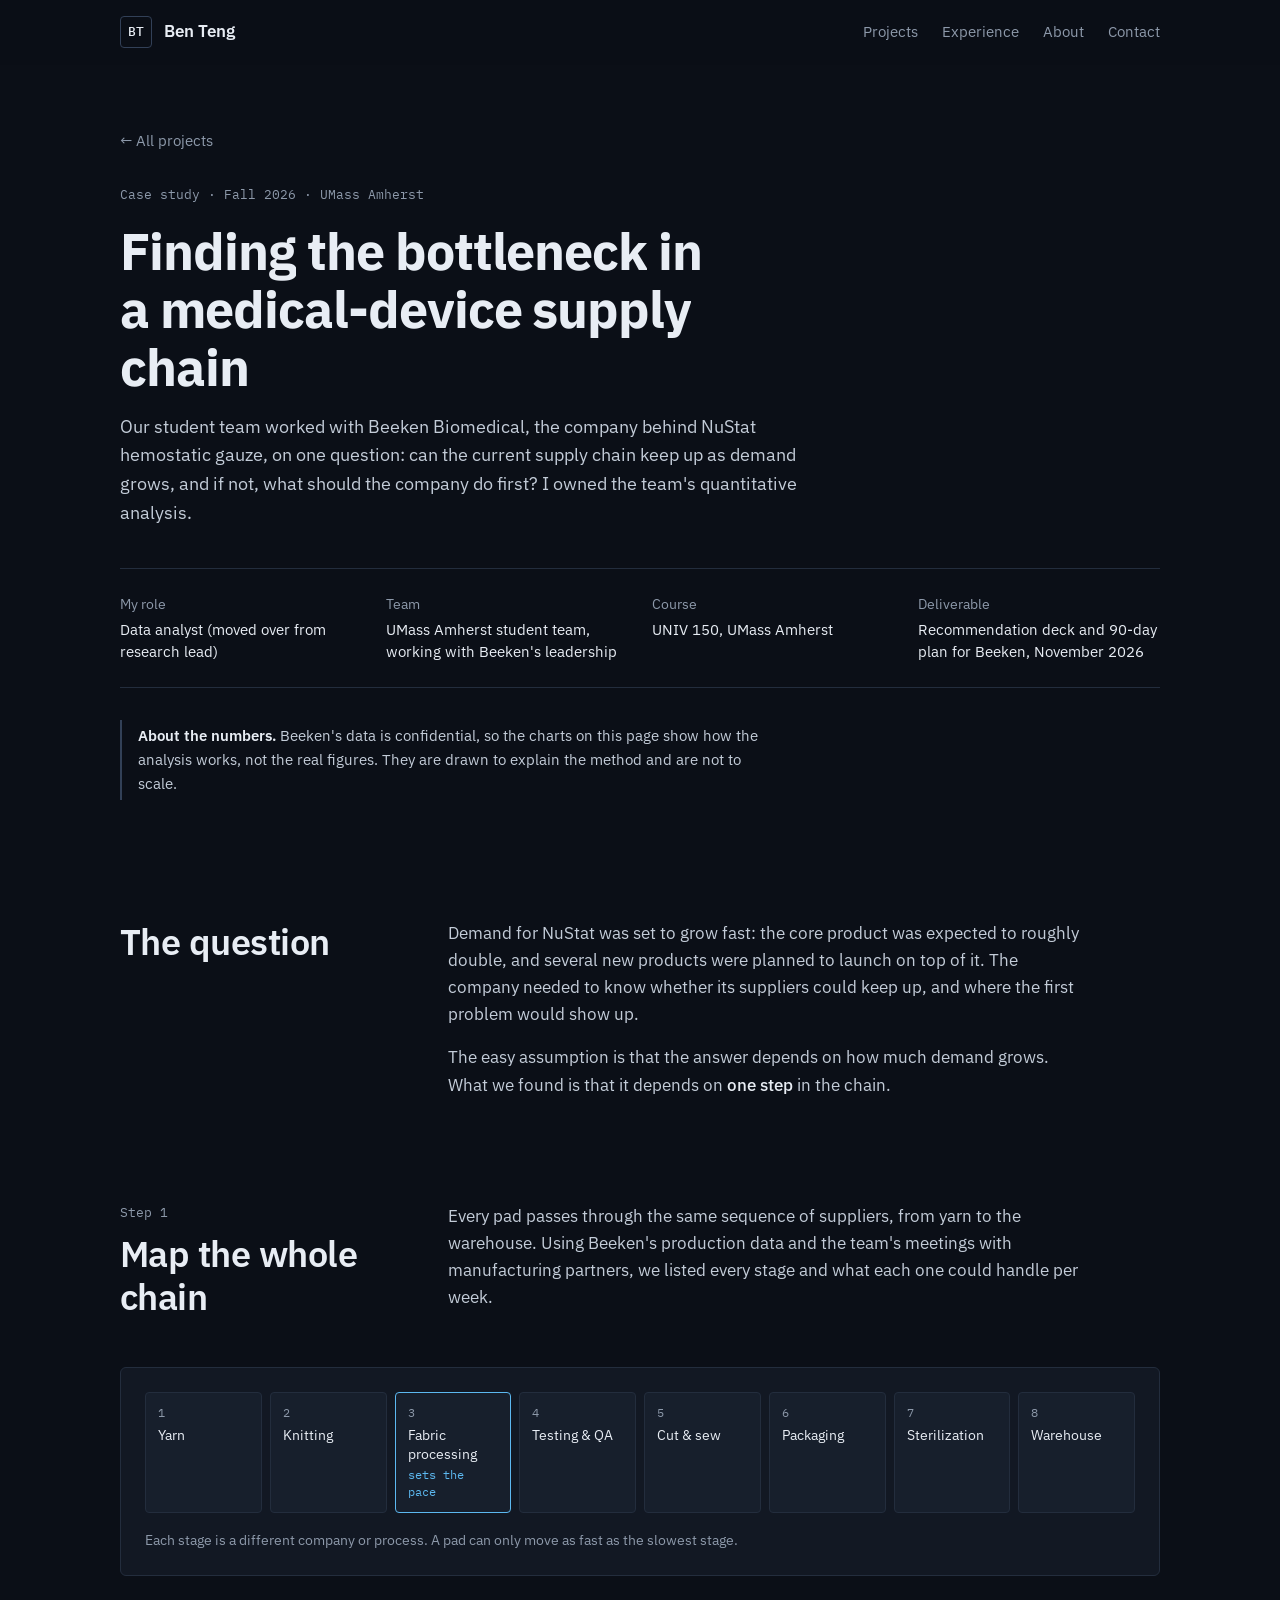
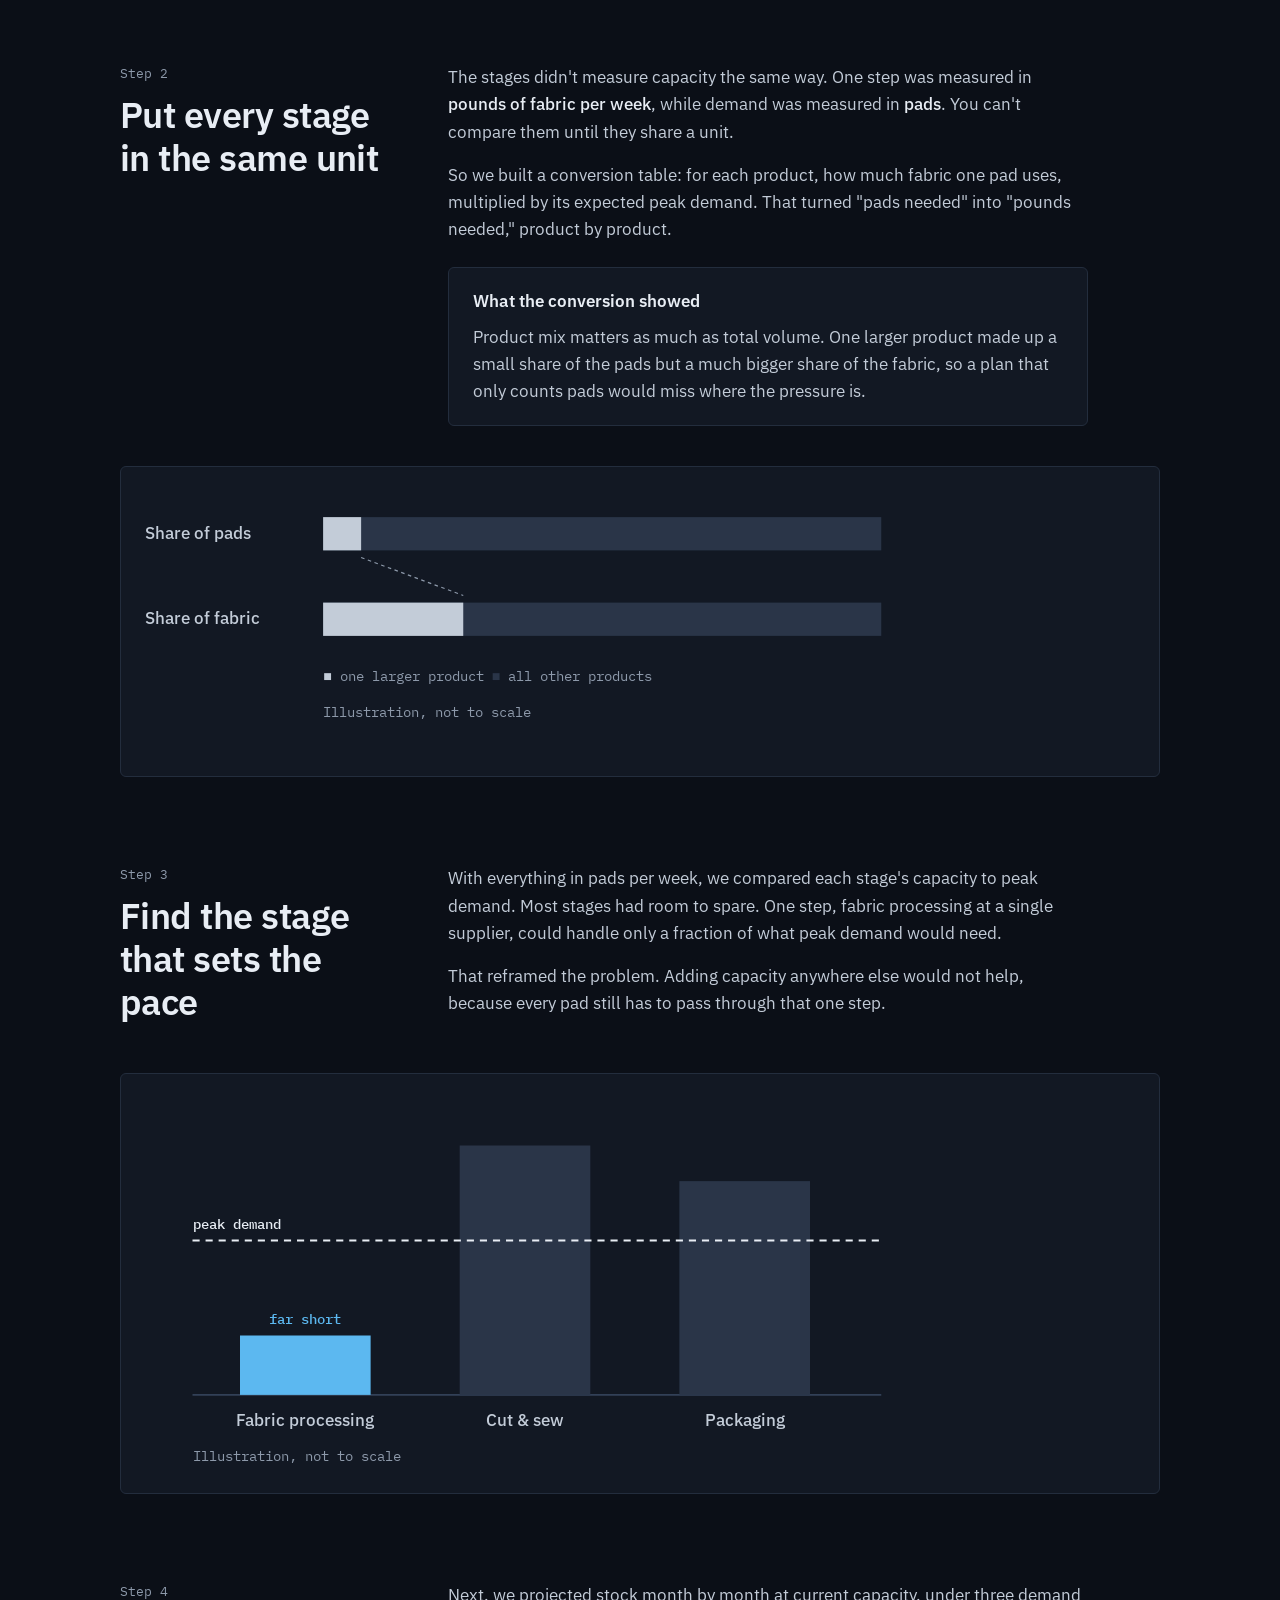
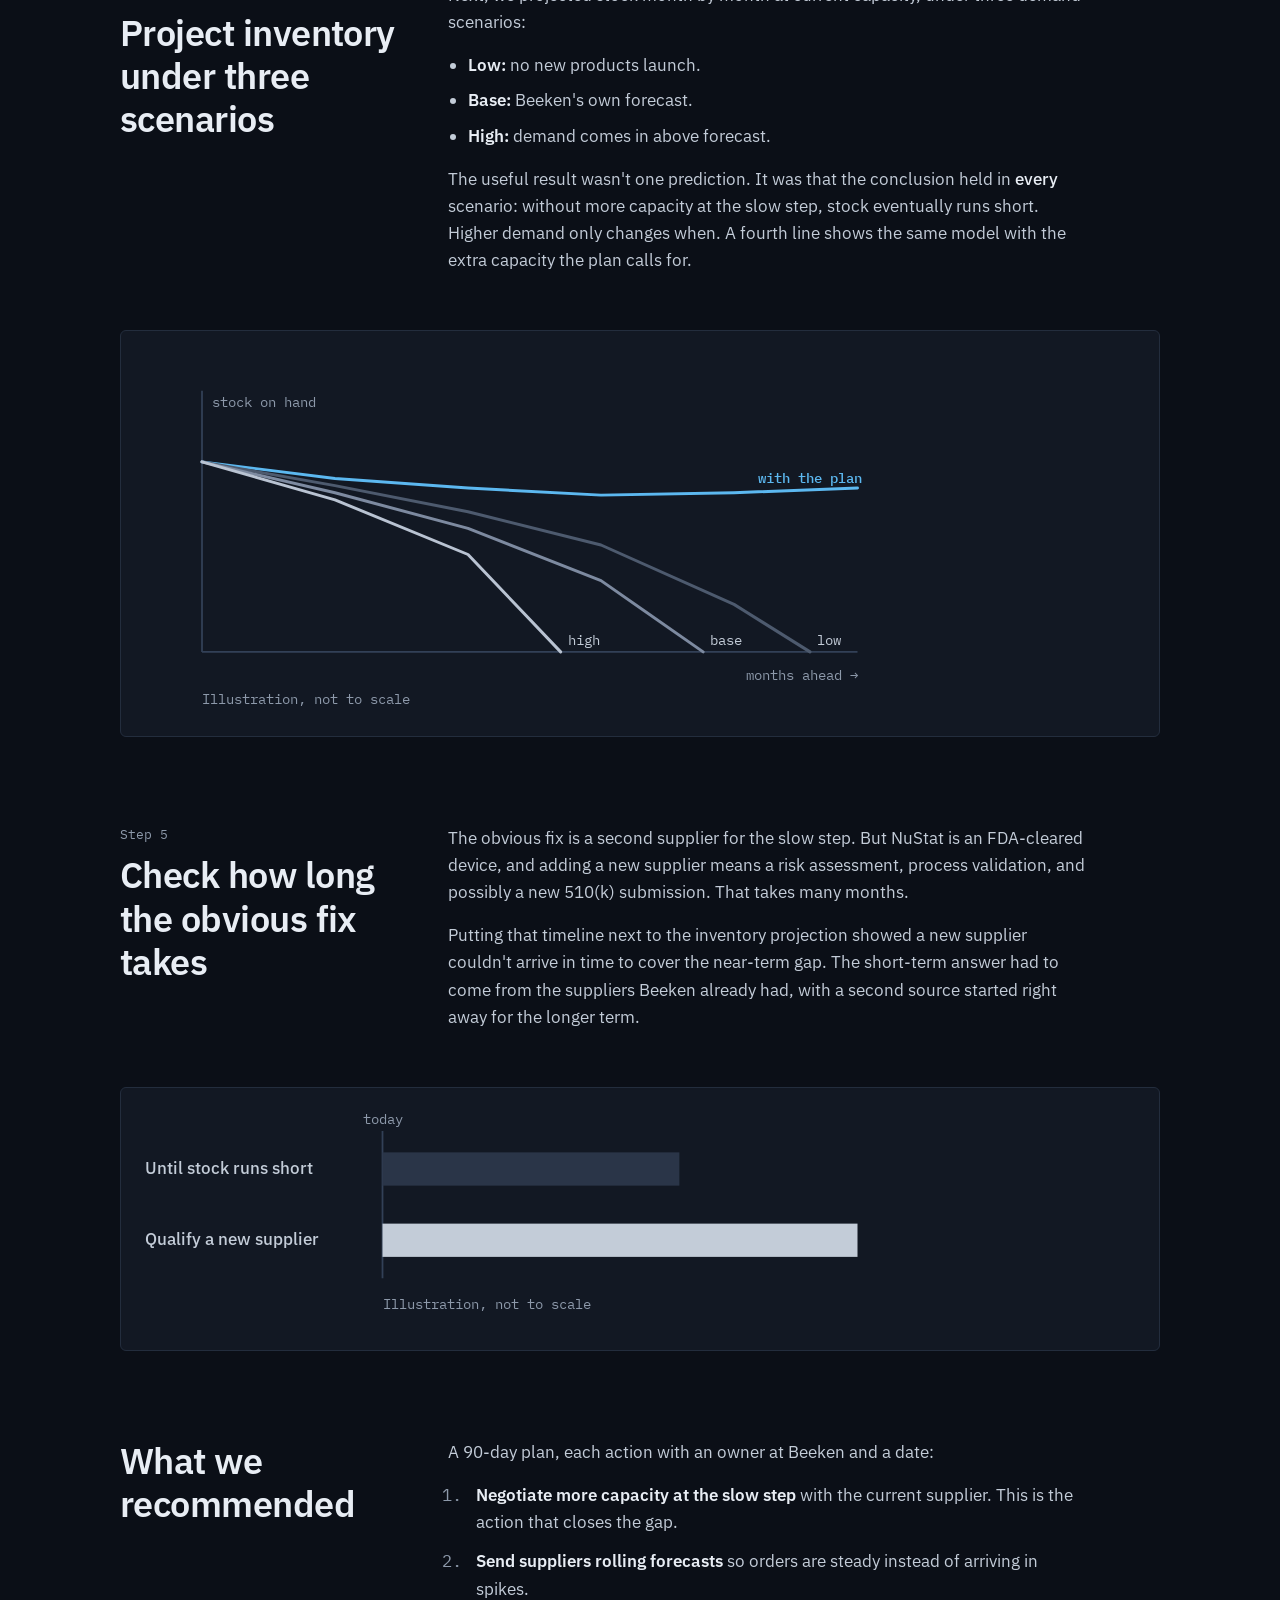
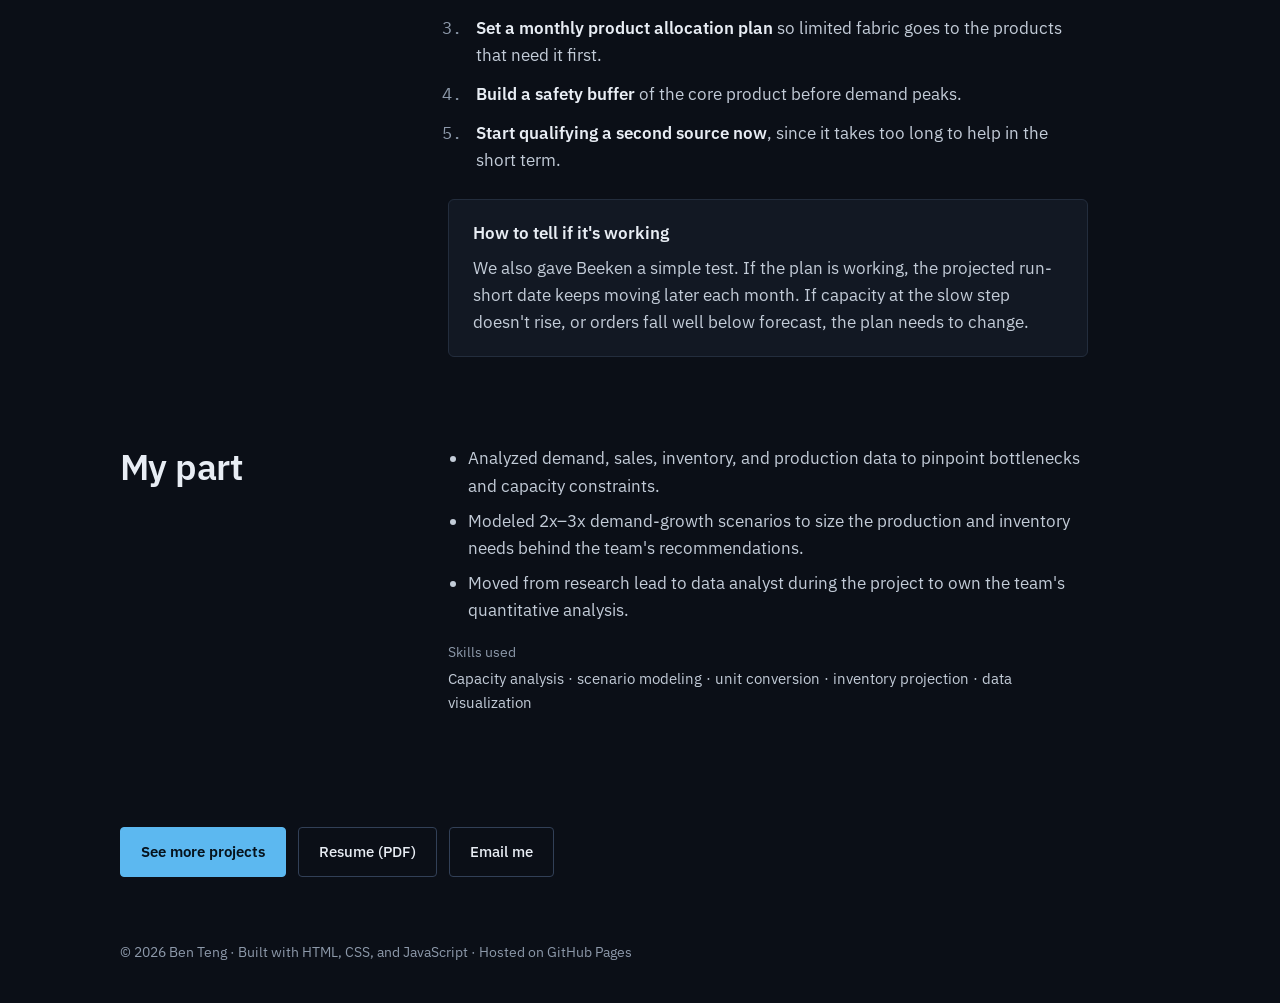
==== beeken.html @ 81463477 "Add Beeken case study and feature it" ====
<!DOCTYPE html>
<html lang="en">
<head>
  <meta charset="UTF-8">
  <meta name="viewport" content="width=device-width, initial-scale=1.0">
  <title>Finding the Bottleneck in a Medical-Device Supply Chain | Ben Teng</title>
  <meta name="description" content="Case study: how our UMass Amherst team mapped Beeken Biomedical's supply chain, found the step that limits output, modeled demand scenarios, and built a 90-day plan.">
  <meta name="theme-color" content="#0b0f17">
  <link rel="canonical" href="https://benteng30.github.io/beeken.html">
  <link rel="icon" href="favicon.svg" type="image/svg+xml">
  <link rel="icon" href="favicon-32.png" sizes="32x32" type="image/png">
  <link rel="apple-touch-icon" href="apple-touch-icon.png">
  <meta property="og:type" content="article">
  <meta property="og:url" content="https://benteng30.github.io/beeken.html">
  <meta property="og:title" content="Finding the bottleneck in a medical-device supply chain">
  <meta property="og:description" content="Case study by Ben Teng: capacity analysis, demand scenarios, and a 90-day plan for Beeken Biomedical.">
  <meta property="og:image" content="https://benteng30.github.io/img/og-image.jpg?v=2">
  <meta name="twitter:card" content="summary_large_image">
  <link rel="preconnect" href="https://fonts.googleapis.com">
  <link rel="preconnect" href="https://fonts.gstatic.com" crossorigin>
  <link rel="stylesheet" href="https://fonts.googleapis.com/css2?family=IBM+Plex+Mono:wght@400;500&family=IBM+Plex+Sans:wght@400;500;600;700&display=swap">
  <script>document.documentElement.classList.add('js');if('scrollRestoration' in history)history.scrollRestoration='manual';</script>
  <link rel="stylesheet" href="styles.css?v=8">
  <script src="script.js?v=8" defer></script>
</head>
<body class="case">
  <a class="skip-link" href="#main">Skip to content</a>
  <div class="progress" aria-hidden="true"><span></span></div>

  <header class="site-header">
    <nav class="nav container" aria-label="Main">
      <a class="nav-name" href="index.html"><span class="logo-mark" aria-hidden="true">BT</span>Ben Teng</a>
      <ul class="nav-links">
        <li><a href="index.html#projects">Projects</a></li>
        <li><a href="index.html#experience">Experience</a></li>
        <li><a href="index.html#about">About</a></li>
        <li><a href="index.html#contact">Contact</a></li>
      </ul>
    </nav>
  </header>

  <main id="main" tabindex="-1">
    <article>
      <!-- ========== HEADER ========== -->
      <header class="case-hero container">
        <p class="back reveal"><a href="index.html#projects"><span aria-hidden="true">←</span> All projects</a></p>
        <p class="case-meta reveal">Case study · Fall 2026 · UMass Amherst</p>
        <h1 class="split-chars case-title">Finding the bottleneck in a medical-device supply chain</h1>
        <p class="lead reveal">
          Our student team worked with Beeken Biomedical, the company behind NuStat hemostatic gauze, on one question:
          can the current supply chain keep up as demand grows, and if not, what should the company do first?
          I owned the team's quantitative analysis.
        </p>

        <dl class="case-facts reveal">
          <div><dt>My role</dt><dd>Data analyst (moved over from research lead)</dd></div>
          <div><dt>Team</dt><dd>UMass Amherst student team, working with Beeken's leadership</dd></div>
          <div><dt>Course</dt><dd>UNIV 150, UMass Amherst</dd></div>
          <div><dt>Deliverable</dt><dd>Recommendation deck and 90-day plan for Beeken, November 2026</dd></div>
        </dl>

        <p class="note reveal">
          <strong>About the numbers.</strong> Beeken's data is confidential, so the charts on this page show
          how the analysis works, not the real figures. They are drawn to explain the method and are not to scale.
        </p>
      </header>

      <!-- ========== THE QUESTION ========== -->
      <section class="case-section container" aria-labelledby="q-title">
        <div class="case-grid">
          <div class="section-head reveal" data-anim="none"><h2 id="q-title" class="mask">The question</h2></div>
          <div class="case-body">
            <p class="reveal">
              Demand for NuStat was set to grow fast: the core product was expected to roughly double, and several
              new products were planned to launch on top of it. The company needed to know whether its suppliers
              could keep up, and where the first problem would show up.
            </p>
            <p class="reveal">
              The easy assumption is that the answer depends on how much demand grows. What we found is that it
              depends on <em>one step</em> in the chain.
            </p>
          </div>
        </div>
      </section>

      <!-- ========== STEP 1 ========== -->
      <section class="case-section container" aria-labelledby="s1-title">
        <div class="case-grid">
          <div class="section-head reveal" data-anim="none">
            <p class="step-num">Step 1</p>
            <h2 id="s1-title" class="mask">Map the whole chain</h2>
          </div>
          <div class="case-body">
            <p class="reveal">
              Every pad passes through the same sequence of suppliers, from yarn to the warehouse. Using Beeken's
              production data and the team's meetings with manufacturing partners, we listed every stage and what
              each one could handle per week.
            </p>
          </div>
        </div>
        <figure class="case-fig chain-fig reveal" data-anim="none">
          <ol class="chain" aria-label="Supply chain stages, in order">
            <li>Yarn</li>
            <li>Knitting</li>
            <li class="is-limit">Fabric processing<span>sets the pace</span></li>
            <li>Testing &amp; QA</li>
            <li>Cut &amp; sew</li>
            <li>Packaging</li>
            <li>Sterilization</li>
            <li>Warehouse</li>
          </ol>
          <figcaption>Each stage is a different company or process. A pad can only move as fast as the slowest stage.</figcaption>
        </figure>
      </section>

      <!-- ========== STEP 2 ========== -->
      <section class="case-section container" aria-labelledby="s2-title">
        <div class="case-grid">
          <div class="section-head reveal" data-anim="none">
            <p class="step-num">Step 2</p>
            <h2 id="s2-title" class="mask">Put every stage in the same unit</h2>
          </div>
          <div class="case-body">
            <p class="reveal">
              The stages didn't measure capacity the same way. One step was measured in <em>pounds of fabric per week</em>,
              while demand was measured in <em>pads</em>. You can't compare them until they share a unit.
            </p>
            <p class="reveal">
              So we built a conversion table: for each product, how much fabric one pad uses, multiplied by its
              expected peak demand. That turned "pads needed" into "pounds needed," product by product.
            </p>
            <div class="callout reveal">
              <p class="callout-label">What the conversion showed</p>
              <p>Product mix matters as much as total volume. One larger product made up a small share of the pads
              but a much bigger share of the fabric, so a plan that only counts pads would miss where the pressure is.</p>
            </div>
          </div>
        </div>
        <figure class="case-fig reveal" data-anim="none">
          <svg viewBox="0 0 640 220" role="img" aria-labelledby="mix-t mix-d" class="mix-chart">
            <title id="mix-t">Share of pads versus share of fabric, illustration</title>
            <desc id="mix-d">Two stacked bars. In the share of pads bar, the larger product is a thin slice. In the share of fabric bar, the same product is a much wider slice.</desc>
            <text x="0" y="40" class="row-label">Share of pads</text>
            <rect x="150" y="22" width="470" height="28" class="seg-base draw-x"/>
            <rect x="150" y="22" width="32" height="28" class="seg-hi draw-x"/>
            <text x="0" y="112" class="row-label">Share of fabric</text>
            <rect x="150" y="94" width="470" height="28" class="seg-base draw-x d2"/>
            <rect x="150" y="94" width="118" height="28" class="seg-hi draw-x d2"/>
            <line x1="182" y1="56" x2="268" y2="88" class="connector"/>
            <text x="150" y="160" class="legend"><tspan class="lg-hi">■</tspan> one larger product   <tspan class="lg-base">■</tspan> all other products</text>
            <text x="150" y="190" class="axis-note">Illustration, not to scale</text>
          </svg>
        </figure>
      </section>

      <!-- ========== STEP 3 ========== -->
      <section class="case-section container" aria-labelledby="s3-title">
        <div class="case-grid">
          <div class="section-head reveal" data-anim="none">
            <p class="step-num">Step 3</p>
            <h2 id="s3-title" class="mask">Find the stage that sets the pace</h2>
          </div>
          <div class="case-body">
            <p class="reveal">
              With everything in pads per week, we compared each stage's capacity to peak demand. Most stages had
              room to spare. One step, fabric processing at a single supplier, could handle only a fraction of what
              peak demand would need.
            </p>
            <p class="reveal">
              That reframed the problem. Adding capacity anywhere else would not help, because every pad still has
              to pass through that one step.
            </p>
          </div>
        </div>
        <figure class="case-fig reveal" data-anim="none">
          <svg viewBox="0 0 640 312" role="img" aria-labelledby="cap-t cap-d" class="cap-chart">
            <title id="cap-t">Weekly capacity by stage compared with peak demand, illustration</title>
            <desc id="cap-d">Bar chart. A dashed line marks peak demand. Cut and sew and packaging bars rise above the line. The fabric processing bar is far below it.</desc>
            <line x1="40" y1="250" x2="620" y2="250" class="axis"/>
            <rect x="80"  y="200" width="110" height="50"  class="bar bar-limit grow"/>
            <rect x="265" y="40"  width="110" height="210" class="bar grow g2"/>
            <rect x="450" y="70"  width="110" height="180" class="bar grow g3"/>
            <line x1="40" y1="120" x2="620" y2="120" class="demand-line"/>
            <text x="40" y="110" class="demand-label">peak demand</text>
            <text x="135" y="190" text-anchor="middle" class="bar-note">far short</text>
            <text x="135" y="276" text-anchor="middle" class="bar-label">Fabric processing</text>
            <text x="320" y="276" text-anchor="middle" class="bar-label">Cut &amp; sew</text>
            <text x="505" y="276" text-anchor="middle" class="bar-label">Packaging</text>
            <text x="40" y="306" class="axis-note">Illustration, not to scale</text>
          </svg>
        </figure>
      </section>

      <!-- ========== STEP 4 ========== -->
      <section class="case-section container" aria-labelledby="s4-title">
        <div class="case-grid">
          <div class="section-head reveal" data-anim="none">
            <p class="step-num">Step 4</p>
            <h2 id="s4-title" class="mask">Project inventory under three scenarios</h2>
          </div>
          <div class="case-body">
            <p class="reveal">
              Next, we projected stock month by month at current capacity, under three demand scenarios:
            </p>
            <ul class="plain-list reveal">
              <li><strong>Low:</strong> no new products launch.</li>
              <li><strong>Base:</strong> Beeken's own forecast.</li>
              <li><strong>High:</strong> demand comes in above forecast.</li>
            </ul>
            <p class="reveal">
              The useful result wasn't one prediction. It was that the conclusion held in <em>every</em> scenario:
              without more capacity at the slow step, stock eventually runs short. Higher demand only changes when.
              A fourth line shows the same model with the extra capacity the plan calls for.
            </p>
          </div>
        </div>
        <figure class="case-fig reveal" data-anim="none">
          <svg viewBox="0 0 640 300" role="img" aria-labelledby="inv-t inv-d" class="inv-chart">
            <title id="inv-t">Projected inventory under three demand scenarios, illustration</title>
            <desc id="inv-d">Line chart over the coming months. High, base and low demand lines all fall to zero at different times, high first. A fourth line, with added capacity, stays above zero.</desc>
            <line x1="48" y1="250" x2="600" y2="250" class="axis"/>
            <line x1="48" y1="30" x2="48" y2="250" class="axis"/>
            <text x="56" y="44" class="axis-note">stock on hand</text>
            <text x="600" y="274" text-anchor="end" class="axis-note">months ahead →</text>
            <path class="inv plan line-draw" pathLength="1" d="M48 90 L160 104 L272 112 L384 118 L496 116 L600 112"/>
            <path class="inv low line-draw l2" pathLength="1" d="M48 90 L160 110 L272 132 L384 160 L496 210 L560 250"/>
            <path class="inv base line-draw l3" pathLength="1" d="M48 90 L160 116 L272 146 L384 190 L470 250"/>
            <path class="inv high line-draw l4" pathLength="1" d="M48 90 L160 122 L272 168 L350 250"/>
            <g class="inv-labels">
              <text x="604" y="108" class="lbl-plan">with the plan</text>
              <text x="566" y="244" class="lbl">low</text>
              <text x="476" y="244" class="lbl">base</text>
              <text x="356" y="244" class="lbl">high</text>
            </g>
            <text x="48" y="294" class="axis-note">Illustration, not to scale</text>
          </svg>
        </figure>
      </section>

      <!-- ========== STEP 5 ========== -->
      <section class="case-section container" aria-labelledby="s5-title">
        <div class="case-grid">
          <div class="section-head reveal" data-anim="none">
            <p class="step-num">Step 5</p>
            <h2 id="s5-title" class="mask">Check how long the obvious fix takes</h2>
          </div>
          <div class="case-body">
            <p class="reveal">
              The obvious fix is a second supplier for the slow step. But NuStat is an FDA-cleared device, and adding
              a new supplier means a risk assessment, process validation, and possibly a new 510(k) submission. That
              takes many months.
            </p>
            <p class="reveal">
              Putting that timeline next to the inventory projection showed a new supplier couldn't arrive in time
              to cover the near-term gap. The short-term answer had to come from the suppliers Beeken already had,
              with a second source started right away for the longer term.
            </p>
          </div>
        </div>
        <figure class="case-fig reveal" data-anim="none">
          <svg viewBox="0 0 640 180" role="img" aria-labelledby="tl-t tl-d" class="tl-chart">
            <title id="tl-t">Time until stock runs short compared with time to qualify a new supplier, illustration</title>
            <desc id="tl-d">Two horizontal bars starting today. The bar for time until stock runs short is shorter than the bar for qualifying a new supplier.</desc>
            <line x1="200" y1="16" x2="200" y2="140" class="axis"/>
            <text x="200" y="10" text-anchor="middle" class="axis-note">today</text>
            <text x="0" y="52" class="row-label">Until stock runs short</text>
            <rect x="200" y="34" width="250" height="28" class="seg-base draw-x"/>
            <text x="0" y="112" class="row-label">Qualify a new supplier</text>
            <rect x="200" y="94" width="400" height="28" class="seg-hi draw-x d2"/>
            <text x="200" y="166" class="axis-note">Illustration, not to scale</text>
          </svg>
        </figure>
      </section>

      <!-- ========== RECOMMENDATION ========== -->
      <section class="case-section container" aria-labelledby="rec-title">
        <div class="case-grid">
          <div class="section-head reveal" data-anim="none">
            <h2 id="rec-title" class="mask">What we recommended</h2>
          </div>
          <div class="case-body">
            <p class="reveal">A 90-day plan, each action with an owner at Beeken and a date:</p>
            <ol class="plan-list" data-stagger>
              <li class="reveal" data-anim="left"><strong>Negotiate more capacity at the slow step</strong> with the current supplier. This is the action that closes the gap.</li>
              <li class="reveal" data-anim="left"><strong>Send suppliers rolling forecasts</strong> so orders are steady instead of arriving in spikes.</li>
              <li class="reveal" data-anim="left"><strong>Set a monthly product allocation plan</strong> so limited fabric goes to the products that need it first.</li>
              <li class="reveal" data-anim="left"><strong>Build a safety buffer</strong> of the core product before demand peaks.</li>
              <li class="reveal" data-anim="left"><strong>Start qualifying a second source now</strong>, since it takes too long to help in the short term.</li>
            </ol>
            <div class="callout reveal">
              <p class="callout-label">How to tell if it's working</p>
              <p>We also gave Beeken a simple test. If the plan is working, the projected run-short date keeps moving
              later each month. If capacity at the slow step doesn't rise, or orders fall well below forecast, the
              plan needs to change.</p>
            </div>
          </div>
        </div>
      </section>

      <!-- ========== MY PART ========== -->
      <section class="case-section container" aria-labelledby="me-title">
        <div class="case-grid">
          <div class="section-head reveal" data-anim="none">
            <h2 id="me-title" class="mask">My part</h2>
          </div>
          <div class="case-body">
            <ul class="plain-list reveal">
              <li>Analyzed demand, sales, inventory, and production data to pinpoint bottlenecks and capacity constraints.</li>
              <li>Modeled 2x–3x demand-growth scenarios to size the production and inventory needs behind the team's recommendations.</li>
              <li>Moved from research lead to data analyst during the project to own the team's quantitative analysis.</li>
            </ul>
            <p class="reveal skills-used"><span>Skills used</span> Capacity analysis · scenario modeling · unit conversion · inventory projection · data visualization</p>
          </div>
        </div>
      </section>

      <nav class="case-end container reveal" aria-label="More">
        <a class="btn btn-primary" href="index.html#projects">See more projects</a>
        <a class="btn" href="resume/Ben_Teng_Resume.pdf" target="_blank" rel="noopener">Resume (PDF)</a>
        <a class="btn" href="mailto:bteng@umass.edu">Email me</a>
      </nav>
    </article>
  </main>

  <footer class="site-footer container">
    <p>© 2026 Ben Teng · Built with HTML, CSS, and JavaScript · Hosted on GitHub Pages</p>
  </footer>
</body>
</html>
---- styles.css ----
/* ===== Ben Teng portfolio ===== */
/* Design rules:
   - One accent color, used sparingly: the main button, links, and the two points
     on the hero chart where demand passes capacity.
   - No gradients, glows, or blobs. Small corner radius (4–6px), never pill shapes.
   - IBM Plex Sans for text, IBM Plex Mono for data labels. Spacing on a 4px grid. */
:root {
  --accent: #5cb8f0;
  --accent-ink: #06121c;
  --bg: #0b0f17;
  --surface: #121823;
  --surface-2: #171f2c;
  --border: #232d3d;
  --border-strong: #324057;
  --text: #e8edf4;
  --text-2: #c3ccd8;
  --muted: #8d99aa;
  --radius: 6px;
  --max: 1080px;
  --ease: cubic-bezier(.16, 1, .3, 1);
  --fly: 120px;
  --sans: "IBM Plex Sans", system-ui, -apple-system, "Segoe UI", Roboto, Arial, sans-serif;
  --mono: "IBM Plex Mono", ui-monospace, "SFMono-Regular", Menlo, Consolas, monospace;
}

*, *::before, *::after { box-sizing: border-box; }
html { scroll-behavior: smooth; scroll-padding-top: 80px; background: var(--bg); overflow-x: clip; }
body {
  margin: 0; font-family: var(--sans); font-size: 17px; line-height: 1.6;
  color: var(--text); background: var(--bg); overflow-x: clip; -webkit-font-smoothing: antialiased;
}
.container { width: 100%; max-width: var(--max); margin: 0 auto; padding: 0 20px; }

a { color: var(--accent); text-underline-offset: 3px; }
a:hover { color: var(--text); }
a:focus-visible, .btn:focus-visible { outline: 2px solid var(--accent); outline-offset: 3px; }
::selection { background: var(--accent); color: var(--accent-ink); }
.skip-link { position: absolute; left: -999px; top: 0; background: var(--accent); color: var(--accent-ink); padding: 8px 16px; z-index: 100; }
.skip-link:focus { left: 16px; top: 16px; }

/* ===================================================================
   SCROLL ANIMATIONS: each plays once; everything is visible without JS
   =================================================================== */
.js .reveal {
  opacity: 0; transform: translateY(24px);
  transition: opacity .8s var(--ease), transform 1s var(--ease), clip-path 1.2s var(--ease);
}
.js .reveal[data-anim="none"]       { opacity: 1; transform: none; }
.js .reveal[data-anim="left"]       { transform: translateX(calc(var(--fly) * -1)); }
.js .reveal[data-anim="right"]      { transform: translateX(var(--fly)); }
.js .reveal[data-anim="from-left"]  { transform: translateX(calc(var(--fly) * -1.2)) rotate(-2deg); }
.js .reveal[data-anim="from-right"] { transform: translateX(calc(var(--fly) * 1.2)) rotate(2deg); }
.js .reveal[data-anim="wipe"]       { opacity: 1; transform: none; clip-path: inset(0 0 100% 0); transition: clip-path 1.6s var(--ease); }
.js .reveal.visible { opacity: 1; transform: none; }
.js .reveal[data-anim="wipe"].visible { clip-path: inset(0 0 0 0); }
.js .reveal[data-anim="wipe"].settled { clip-path: none; }

/* Name rises letter by letter; headline fades in word by word */
.split-chars .char-wrap { display: inline-block; overflow: hidden; vertical-align: top; padding-bottom: .08em; margin-bottom: -.08em; }
.split-chars .char { display: inline-block; }
.split-chars .char-word { display: inline-block; white-space: nowrap; }
.js .split-chars .char { transform: translateY(110%); transition: transform 1s var(--ease); transition-delay: calc(.1s + var(--i) * 40ms); }
.js .split-chars.go .char { transform: none; }
.split-words .word { display: inline-block; }
.js .split-words .word { opacity: 0; transform: translateY(12px); transition: opacity .7s var(--ease), transform .8s var(--ease); transition-delay: calc(.45s + var(--i) * 45ms); }
.js .split-words.go .word { opacity: 1; transform: none; }
.js .hero .lead       { transition-delay: 1s; }
.js .hero .button-row { transition-delay: 1.15s; }

/* Section headings rise out of a mask */
.section-head { margin-bottom: 32px; }
h2.mask { overflow: hidden; padding-bottom: .1em; margin-bottom: -.1em; }
h2.mask .mask-inner { display: inline-block; }
.js h2.mask .mask-inner { transform: translateY(110%); transition: transform 1s var(--ease) .1s; }
.js .visible h2.mask .mask-inner { transform: none; }

/* ----- Scroll progress (neutral) ----- */
.progress { position: fixed; inset: 0 0 auto 0; height: 2px; z-index: 50; pointer-events: none; }
.progress span { display: block; height: 100%; background: var(--muted); transform-origin: left; transform: scaleX(var(--p, 0)); }

/* ----- Header / nav ----- */
.site-header {
  position: sticky; top: 0; z-index: 20;
  background: rgba(11, 15, 23, .92);
  border-bottom: 1px solid transparent; transition: border-color .3s;
}
.site-header.scrolled { border-bottom-color: var(--border); }
.nav { display: flex; align-items: center; justify-content: space-between; gap: 16px; min-height: 64px; flex-wrap: wrap; }
.nav-name { display: inline-flex; align-items: center; gap: 12px; font-weight: 600; color: var(--text); text-decoration: none; }
.logo-mark {
  display: inline-grid; place-items: center; width: 32px; height: 32px; border-radius: 4px;
  border: 1px solid var(--border-strong); color: var(--text); font-family: var(--mono); font-size: 13px; font-weight: 500;
}
.nav-links { list-style: none; display: flex; gap: 24px; margin: 0; padding: 0; flex-wrap: wrap; }
.nav-links a { color: var(--muted); text-decoration: none; font-size: 15px; padding: 4px 0; border-bottom: 1px solid transparent; transition: color .2s, border-color .2s; }
.nav-links a:hover, .nav-links a.active { color: var(--text); border-bottom-color: var(--text); }

/* ----- Hero ----- */
.hero { padding: 96px 0 80px; border-bottom: 1px solid var(--border); }
.hero-grid { display: grid; grid-template-columns: 1.05fr .95fr; gap: 48px; align-items: center; }
h1 { font-size: clamp(44px, 7vw, 68px); line-height: 1.04; margin: 0 0 16px; letter-spacing: -.02em; font-weight: 700; }
.headline { font-size: clamp(20px, 2.6vw, 24px); font-weight: 500; margin: 0 0 20px; max-width: 32ch; line-height: 1.35; color: var(--text); }
.lead { font-size: 17px; color: var(--text-2); max-width: 56ch; margin: 0 0 32px; }

/* Hero chart */
.hero-art { margin: 0; transition: transform .6s var(--ease); }
.hero-art svg { width: 100%; height: auto; display: block; }
.hero-art figcaption { margin-top: 12px; font-family: var(--mono); font-size: 12px; color: var(--muted); }
.art-panel { fill: var(--surface); stroke: var(--border); }
.chart-title { font: 500 14px var(--sans); fill: var(--text); }
.axis { stroke: var(--border-strong); stroke-width: 1.5; }
.axis-label, .cap-label, .end-label { font: 400 12px var(--mono); fill: var(--muted); }
.end-label { fill: var(--text-2); }
.capacity { stroke: var(--text-2); stroke-width: 1.5; stroke-dasharray: 5 5; }
.scen { fill: none; stroke-width: 2.5; stroke-linecap: round; }
.s1 { stroke: #4d5a6e; }
.s2 { stroke: #7d8aa0; }
.s3 { stroke: #b9c3d2; }
.hit circle { fill: var(--accent); stroke: var(--bg); stroke-width: 2; }
.hit text { font: 500 12px var(--mono); fill: var(--accent); }

/* Chart builds in order: axes → scenario lines → capacity → the two crossing points */
.js .hero-art .axis, .js .hero-art .axis-label, .js .hero-art .chart-title { opacity: 0; transition: opacity .6s .25s; }
.js .hero-art .scen { stroke-dasharray: 1; stroke-dashoffset: 1; transition: stroke-dashoffset 1.3s var(--ease); }
.js .hero-art .s1 { transition-delay: .5s; }
.js .hero-art .s2 { transition-delay: .7s; }
.js .hero-art .s3 { transition-delay: .9s; }
.js .hero-art .end-label { opacity: 0; transition: opacity .5s 1.8s; }
.js .hero-art .capacity, .js .hero-art .cap-label { opacity: 0; transition: opacity .6s 2s; }
.js .hero-art .hit { opacity: 0; transform: translateY(6px); transition: opacity .5s var(--ease), transform .6s var(--ease); }
.js .hero-art .h3 { transition-delay: 2.5s; }
.js .hero-art .h2 { transition-delay: 2.8s; }
.js .hero-art.visible .axis, .js .hero-art.visible .axis-label, .js .hero-art.visible .chart-title,
.js .hero-art.visible .end-label, .js .hero-art.visible .capacity, .js .hero-art.visible .cap-label { opacity: 1; }
.js .hero-art.visible .scen { stroke-dashoffset: 0; }
.js .hero-art.visible .hit { opacity: 1; transform: none; }

/* ----- Buttons ----- */
.button-row { display: flex; flex-wrap: wrap; gap: 12px; }
.btn {
  display: inline-block; padding: 12px 20px; border-radius: 4px;
  border: 1px solid var(--border-strong); color: var(--text); background: transparent;
  text-decoration: none; font-weight: 500; font-size: 15px;
  transition: border-color .2s, background .2s, transform .2s var(--ease);
}
.btn:hover { color: var(--text); border-color: var(--text-2); background: var(--surface); transform: translateY(-2px); }
.btn-primary { background: var(--accent); border-color: var(--accent); color: var(--accent-ink); font-weight: 600; }
.btn-primary:hover { background: #7cc6f3; border-color: #7cc6f3; color: var(--accent-ink); }

/* ----- Sections ----- */
.section { padding-top: 112px; }
h2 { font-size: clamp(28px, 4vw, 36px); margin: 0; letter-spacing: -.015em; line-height: 1.2; font-weight: 600; }
h3 { font-size: 19px; margin: 0 0 8px; line-height: 1.35; font-weight: 600; }
.prose { max-width: 66ch; color: var(--text-2); margin: 0; }
strong { color: var(--text); font-weight: 600; }

/* ----- Project cards ----- */
.cards { display: grid; grid-template-columns: repeat(auto-fit, minmax(320px, 1fr)); gap: 24px; }
.card { border: 1px solid var(--border); border-radius: var(--radius); background: var(--surface); display: flex; flex-direction: column; }
.card.settled { transition: transform .4s var(--ease), border-color .3s; }
.card.settled:hover { border-color: var(--border-strong); }
.card-body { padding: 24px; display: flex; flex-direction: column; gap: 12px; flex: 1; }
.card-body p { margin: 0; font-size: 16px; color: var(--text-2); }
.card-tag { font-family: var(--mono); font-size: 13px !important; color: var(--muted) !important; }
.card h3 { margin: 0; }
.card .problem { color: var(--muted); }
.tags { font-family: var(--mono); font-size: 13px !important; color: var(--muted) !important; }
.links { margin-top: auto !important; padding-top: 4px; }
.links a { font-weight: 500; text-decoration: none; }
.links a span { display: inline-block; transition: transform .25s var(--ease); }
.links a:hover span { transform: translateX(4px); }

/* Steps inside each card: what the project actually does */
.flow { list-style: none; margin: 4px 0; padding: 0; display: grid; grid-template-columns: repeat(3, 1fr); gap: 8px; counter-reset: step; }
.flow-4 { grid-template-columns: repeat(4, 1fr); }
.flow li {
  counter-increment: step; position: relative;
  background: var(--surface-2); border: 1px solid var(--border); border-radius: 4px;
  padding: 8px 12px 12px; font-size: 14px; line-height: 1.4; color: var(--text);
}
.flow li::before { content: counter(step); display: block; font-family: var(--mono); font-size: 12px; color: var(--muted); margin-bottom: 4px; }
.js .card .flow li { opacity: 0; transform: translateY(8px); transition: opacity .5s var(--ease), transform .6s var(--ease); }
.js .card.visible .flow li { opacity: 1; transform: none; }
.js .card.visible .flow li:nth-child(1) { transition-delay: .8s; }
.js .card.visible .flow li:nth-child(2) { transition-delay: 1.05s; }
.js .card.visible .flow li:nth-child(3) { transition-delay: 1.3s; }
.js .card.visible .flow li:nth-child(4) { transition-delay: 1.55s; }

/* ----- Experience timeline ----- */
.timeline { list-style: none; margin: 0; padding: 0 0 0 32px; position: relative; }
.timeline::before { content: ""; position: absolute; left: 7px; top: 12px; bottom: 12px; width: 2px; background: var(--border); }
.timeline::after { content: ""; position: absolute; left: 7px; top: 12px; width: 2px; height: calc((100% - 24px) * var(--tl, 0)); background: var(--text-2); }
.job { position: relative; margin-bottom: 20px; }
.job::before {
  content: ""; position: absolute; left: -32px; top: 24px; z-index: 1;
  width: 16px; height: 16px; border-radius: 50%; background: var(--bg); border: 2px solid var(--border-strong);
  transition: border-color .4s, background .4s;
}
.job.lit::before { border-color: var(--text-2); background: var(--text-2); }
.job-card { background: var(--surface); border: 1px solid var(--border); border-radius: var(--radius); padding: 20px 24px; transition: border-color .3s; }
.job-card:hover { border-color: var(--border-strong); }
.job-head { display: flex; justify-content: space-between; gap: 16px; align-items: baseline; flex-wrap: wrap; }
.job-head h3 { margin: 0; }
.meta { color: var(--muted); margin: 0; font-family: var(--mono); font-size: 13px; white-space: nowrap; }
.org { margin: 4px 0 0; color: var(--muted); font-size: 15px; }
.job ul { margin: 12px 0 0; padding-left: 20px; color: var(--text-2); font-size: 16px; }
.job li { margin-bottom: 4px; }
.job-link { margin: 12px 0 0; font-size: 15px; }
.job-link a { text-decoration: none; font-weight: 500; }

@media (min-width: 821px) {
  .timeline.zigzag { padding: 0 0 96px; display: grid; grid-template-columns: 1fr 1fr; column-gap: 72px; row-gap: 24px; align-items: start; }
  .timeline.zigzag::before, .timeline.zigzag::after { left: calc(50% - 1px); }
  .timeline.zigzag .job { margin: 0; }
  .timeline.zigzag .job:nth-child(odd)  { grid-column: 1; }
  .timeline.zigzag .job:nth-child(even) { grid-column: 2; margin-top: 96px; margin-bottom: -96px; }
  .timeline.zigzag .job::before { left: auto; }
  .timeline.zigzag .job:nth-child(odd)::before  { right: -44px; }
  .timeline.zigzag .job:nth-child(even)::before { left: -44px; }
  .timeline.zigzag .job-card { position: relative; }
  .timeline.zigzag .job-card::after { content: ""; position: absolute; top: 31px; width: 28px; height: 1px; background: var(--border-strong); }
  .timeline.zigzag .job:nth-child(odd) .job-card::after  { right: -29px; }
  .timeline.zigzag .job:nth-child(even) .job-card::after { left: -29px; }
}

/* ----- Skills: a plain list, no icons ----- */
.skill-list { margin: 0; border-top: 1px solid var(--border); }
.skill-row { display: grid; grid-template-columns: 200px 1fr; gap: 24px; padding: 20px 0; border-bottom: 1px solid var(--border); }
.skill-row dt { font-weight: 600; color: var(--text); }
.skill-row dd { margin: 0; color: var(--text-2); }

/* ----- About ----- */
.about-grid { display: grid; grid-template-columns: 1fr 2fr; gap: 32px; align-items: start; }
.about-grid .prose { font-size: 18px; line-height: 1.7; padding-top: 4px; }
.headshot { margin: 28px 0 0; width: 100%; max-width: 280px; }
.headshot img { display: block; width: 100%; height: auto; aspect-ratio: 1; object-fit: cover; border-radius: var(--radius); border: 1px solid var(--border); }

/* ----- Contact (left-aligned, no box) ----- */
.contact { border-top: 1px solid var(--border); padding-top: 48px; }
.contact h2 { margin-bottom: 12px; }
.contact .prose { margin-bottom: 24px; }

/* ----- Footer ----- */
.site-footer { padding-top: 64px; padding-bottom: 40px; color: var(--muted); font-size: 14px; }
.site-footer p { margin: 0; }

/* ----- Tablets & phones ----- */
@media (max-width: 820px) {
  :root { --fly: 40px; }
  .hero { padding: 48px 0 56px; }
  .hero-grid { grid-template-columns: 1fr; gap: 40px; }
  .hero-art { max-width: 480px; }
  .about-grid { grid-template-columns: 1fr; gap: 16px; }
  .skill-row { grid-template-columns: 1fr; gap: 4px; }
  .section { padding-top: 80px; }
}
@media (max-width: 600px) {
  .nav { padding-top: 8px; padding-bottom: 8px; }
  .nav-links { gap: 16px; }
  .nav-links a { font-size: 14px; }
  .btn { flex: 1 1 auto; text-align: center; }
  .cards { grid-template-columns: 1fr; }
  .flow { grid-template-columns: 1fr; }
  .flow-4 { grid-template-columns: 1fr 1fr; }
  .headshot { max-width: 200px; margin-top: 20px; }
}

/* ----- Respect people who turn off motion ----- */
@media (prefers-reduced-motion: reduce) {
  html { scroll-behavior: auto; }
  *, *::before, *::after { animation: none !important; transition: none !important; }
  .js .reveal, .js .split-chars .char, .js .split-words .word, .js h2.mask .mask-inner,
  .js .card .flow li, .js .hero-art .hit {
    opacity: 1 !important; transform: none !important; clip-path: none !important;
  }
  .js .hero-art .axis, .js .hero-art .axis-label, .js .hero-art .chart-title, .js .hero-art .end-label,
  .js .hero-art .capacity, .js .hero-art .cap-label { opacity: 1 !important; }
  .js .hero-art .scen { stroke-dashoffset: 0 !important; }
  .timeline::after { height: calc(100% - 24px); }
}

/* ===================================================================
   CASE STUDY PAGES
   =================================================================== */
.case-hero { padding-top: 64px; padding-bottom: 32px; }
.back { margin: 0 0 32px; font-size: 15px; }
.back a { color: var(--muted); text-decoration: none; }
.back a:hover { color: var(--text); }
.case-meta { font-family: var(--mono); font-size: 13px; color: var(--muted); margin: 0 0 16px; }
.case-title { font-size: clamp(34px, 5.4vw, 52px); max-width: 20ch; line-height: 1.12; }
.case-hero .lead { max-width: 64ch; font-size: 18px; margin-bottom: 40px; }
.case-facts { display: grid; grid-template-columns: repeat(4, 1fr); gap: 24px; margin: 0 0 32px; padding: 24px 0; border-top: 1px solid var(--border); border-bottom: 1px solid var(--border); }
.case-facts dt { font-size: 14px; color: var(--muted); margin-bottom: 4px; }
.case-facts dd { margin: 0; font-size: 15px; color: var(--text); line-height: 1.45; }
.note { margin: 0; max-width: 72ch; font-size: 15px; color: var(--text-2); border-left: 2px solid var(--border-strong); padding: 4px 0 4px 16px; }

.case-section { padding-top: 88px; }
.case-grid { display: grid; grid-template-columns: 280px 1fr; gap: 48px; align-items: start; }
.case-grid .section-head { margin: 0; position: sticky; top: 96px; }
.step-num { font-family: var(--mono); font-size: 13px; color: var(--muted); margin: 0 0 8px; }
.case-body > p, .case-body > ul, .case-body > ol { max-width: 64ch; }
.case-body p { margin: 0 0 16px; color: var(--text-2); font-size: 17px; }
.case-body em { color: var(--text); font-style: normal; font-weight: 500; }
.plain-list { margin: 0 0 16px; padding-left: 20px; color: var(--text-2); }
.plain-list li { margin-bottom: 8px; }
.callout { margin: 24px 0 0; padding: 20px 24px; background: var(--surface); border: 1px solid var(--border); border-radius: var(--radius); max-width: 64ch; }
.callout p { margin: 0; }
.callout .callout-label { font-weight: 600; color: var(--text); margin-bottom: 8px; }
.plan-list { margin: 0 0 8px; padding-left: 24px; color: var(--text-2); }
.plan-list li { margin-bottom: 12px; padding-left: 4px; }
.plan-list li::marker { font-family: var(--mono); color: var(--muted); }
.skills-used { font-size: 15px !important; }
.skills-used span { display: block; color: var(--muted); font-size: 14px; margin-bottom: 4px; }

/* Figures */
.case-fig { margin: 40px 0 0; padding: 24px; background: var(--surface); border: 1px solid var(--border); border-radius: var(--radius); }
.case-fig svg { display: block; width: 100%; height: auto; max-width: 760px; }
.case-fig figcaption { margin-top: 16px; font-size: 14px; color: var(--muted); }
.row-label, .bar-label { font: 500 14px var(--sans); fill: var(--text-2); }
.axis-note, .legend { font: 400 12px var(--mono); fill: var(--muted); }
.seg-base { fill: #2a3548; }
.seg-hi { fill: var(--text-2); }
.lg-hi { fill: var(--text-2); }
.lg-base { fill: #2a3548; }
.connector { stroke: var(--muted); stroke-width: 1; stroke-dasharray: 3 3; }
.bar { fill: #2a3548; }
.bar-limit { fill: var(--accent); }
.bar-note { font: 500 12px var(--mono); fill: var(--accent); }
.demand-line { stroke: var(--text); stroke-width: 1.5; stroke-dasharray: 6 5; }
.demand-label { font: 500 12px var(--mono); fill: var(--text); }
.inv { fill: none; stroke-width: 2.5; stroke-linecap: round; stroke-linejoin: round; }
.inv.low { stroke: #4d5a6e; }
.inv.base { stroke: #7d8aa0; }
.inv.high { stroke: #b9c3d2; }
.inv.plan { stroke: var(--accent); }
.inv-labels .lbl { font: 400 12px var(--mono); fill: var(--text-2); }
.inv-labels .lbl-plan { font: 500 12px var(--mono); fill: var(--accent); text-anchor: end; }

/* The chain: eight stages in a row, the limiting one highlighted */
.chain { list-style: none; margin: 0; padding: 0; display: grid; grid-template-columns: repeat(8, 1fr); gap: 8px; counter-reset: stage; }
.chain li {
  counter-increment: stage; position: relative; background: var(--surface-2); border: 1px solid var(--border); border-radius: 4px;
  padding: 12px; font-size: 14px; line-height: 1.35; color: var(--text); min-height: 88px;
}
.chain li::before { content: counter(stage); display: block; font-family: var(--mono); font-size: 12px; color: var(--muted); margin-bottom: 4px; }
.chain li.is-limit { border-color: var(--accent); }
.chain li.is-limit span { display: block; margin-top: 4px; font-family: var(--mono); font-size: 12px; color: var(--accent); }

/* Figure animations (play once when the figure scrolls into view) */
.js .chain li { opacity: 0; transform: translateY(10px); transition: opacity .5s var(--ease), transform .6s var(--ease); }
.js .chain-fig.visible .chain li { opacity: 1; transform: none; }
.js .chain-fig.visible .chain li:nth-child(1) { transition-delay: .1s; }
.js .chain-fig.visible .chain li:nth-child(2) { transition-delay: .2s; }
.js .chain-fig.visible .chain li:nth-child(3) { transition-delay: .3s; }
.js .chain-fig.visible .chain li:nth-child(4) { transition-delay: .4s; }
.js .chain-fig.visible .chain li:nth-child(5) { transition-delay: .5s; }
.js .chain-fig.visible .chain li:nth-child(6) { transition-delay: .6s; }
.js .chain-fig.visible .chain li:nth-child(7) { transition-delay: .7s; }
.js .chain-fig.visible .chain li:nth-child(8) { transition-delay: .8s; }
.js .chain-fig .chain li.is-limit { transition: opacity .5s var(--ease), transform .6s var(--ease), border-color .6s 1.3s; border-color: var(--border); }
.js .chain-fig.visible .chain li.is-limit { border-color: var(--accent); }

.js .case-fig .draw-x { transform-box: fill-box; transform-origin: left; transform: scaleX(0); transition: transform 1s var(--ease) .2s; }
.js .case-fig .draw-x.d2 { transition-delay: .6s; }
.js .case-fig.visible .draw-x { transform: none; }
.js .case-fig .grow { transform-box: fill-box; transform-origin: bottom; transform: scaleY(0); transition: transform 1s var(--ease) .2s; }
.js .case-fig .grow.g2 { transition-delay: .35s; }
.js .case-fig .grow.g3 { transition-delay: .5s; }
.js .case-fig.visible .grow { transform: none; }
.js .case-fig .demand-line, .js .case-fig .demand-label, .js .case-fig .bar-note { opacity: 0; transition: opacity .6s 1.2s; }
.js .case-fig .bar-note { transition-delay: 1.6s; }
.js .case-fig.visible .demand-line, .js .case-fig.visible .demand-label, .js .case-fig.visible .bar-note { opacity: 1; }
.js .case-fig .line-draw { stroke-dasharray: 1; stroke-dashoffset: 1; transition: stroke-dashoffset 1.4s var(--ease) .2s; }
.js .case-fig .line-draw.l2 { transition-delay: .5s; }
.js .case-fig .line-draw.l3 { transition-delay: .8s; }
.js .case-fig .line-draw.l4 { transition-delay: 1.1s; }
.js .case-fig.visible .line-draw { stroke-dashoffset: 0; }
.js .case-fig .inv-labels { opacity: 0; transition: opacity .6s 2.2s; }
.js .case-fig.visible .inv-labels { opacity: 1; }

.case-end { display: flex; flex-wrap: wrap; gap: 12px; padding-top: 96px; }

/* Featured project card on the home page */
.card-feature { grid-column: 1 / -1; }
.card-feature .flow { grid-template-columns: repeat(4, 1fr); }
.card-feature .card-body > p { max-width: 72ch; }

@media (max-width: 900px) {
  .case-facts { grid-template-columns: 1fr 1fr; }
  .chain { grid-template-columns: repeat(4, 1fr); }
}
@media (max-width: 820px) {
  .case-grid { grid-template-columns: 1fr; gap: 16px; }
  .case-grid .section-head { position: static; }
  .case-section { padding-top: 64px; }
  .case-fig { padding: 16px; margin-top: 24px; }
}
@media (max-width: 600px) {
  .case-hero { padding-top: 40px; }
  .case-facts { grid-template-columns: 1fr; gap: 16px; }
  .chain { grid-template-columns: 1fr 1fr; }
  .chain li { min-height: 0; }
  .card-feature .flow { grid-template-columns: 1fr 1fr; }
  .case-end .btn { flex: 1 1 100%; }
}
@media (prefers-reduced-motion: reduce) {
  .js .chain li, .js .case-fig .draw-x, .js .case-fig .grow { opacity: 1 !important; transform: none !important; }
  .js .case-fig .line-draw { stroke-dashoffset: 0 !important; }
  .js .case-fig .demand-line, .js .case-fig .demand-label, .js .case-fig .bar-note, .js .case-fig .inv-labels { opacity: 1 !important; }
  .js .chain-fig .chain li.is-limit { border-color: var(--accent); }
}
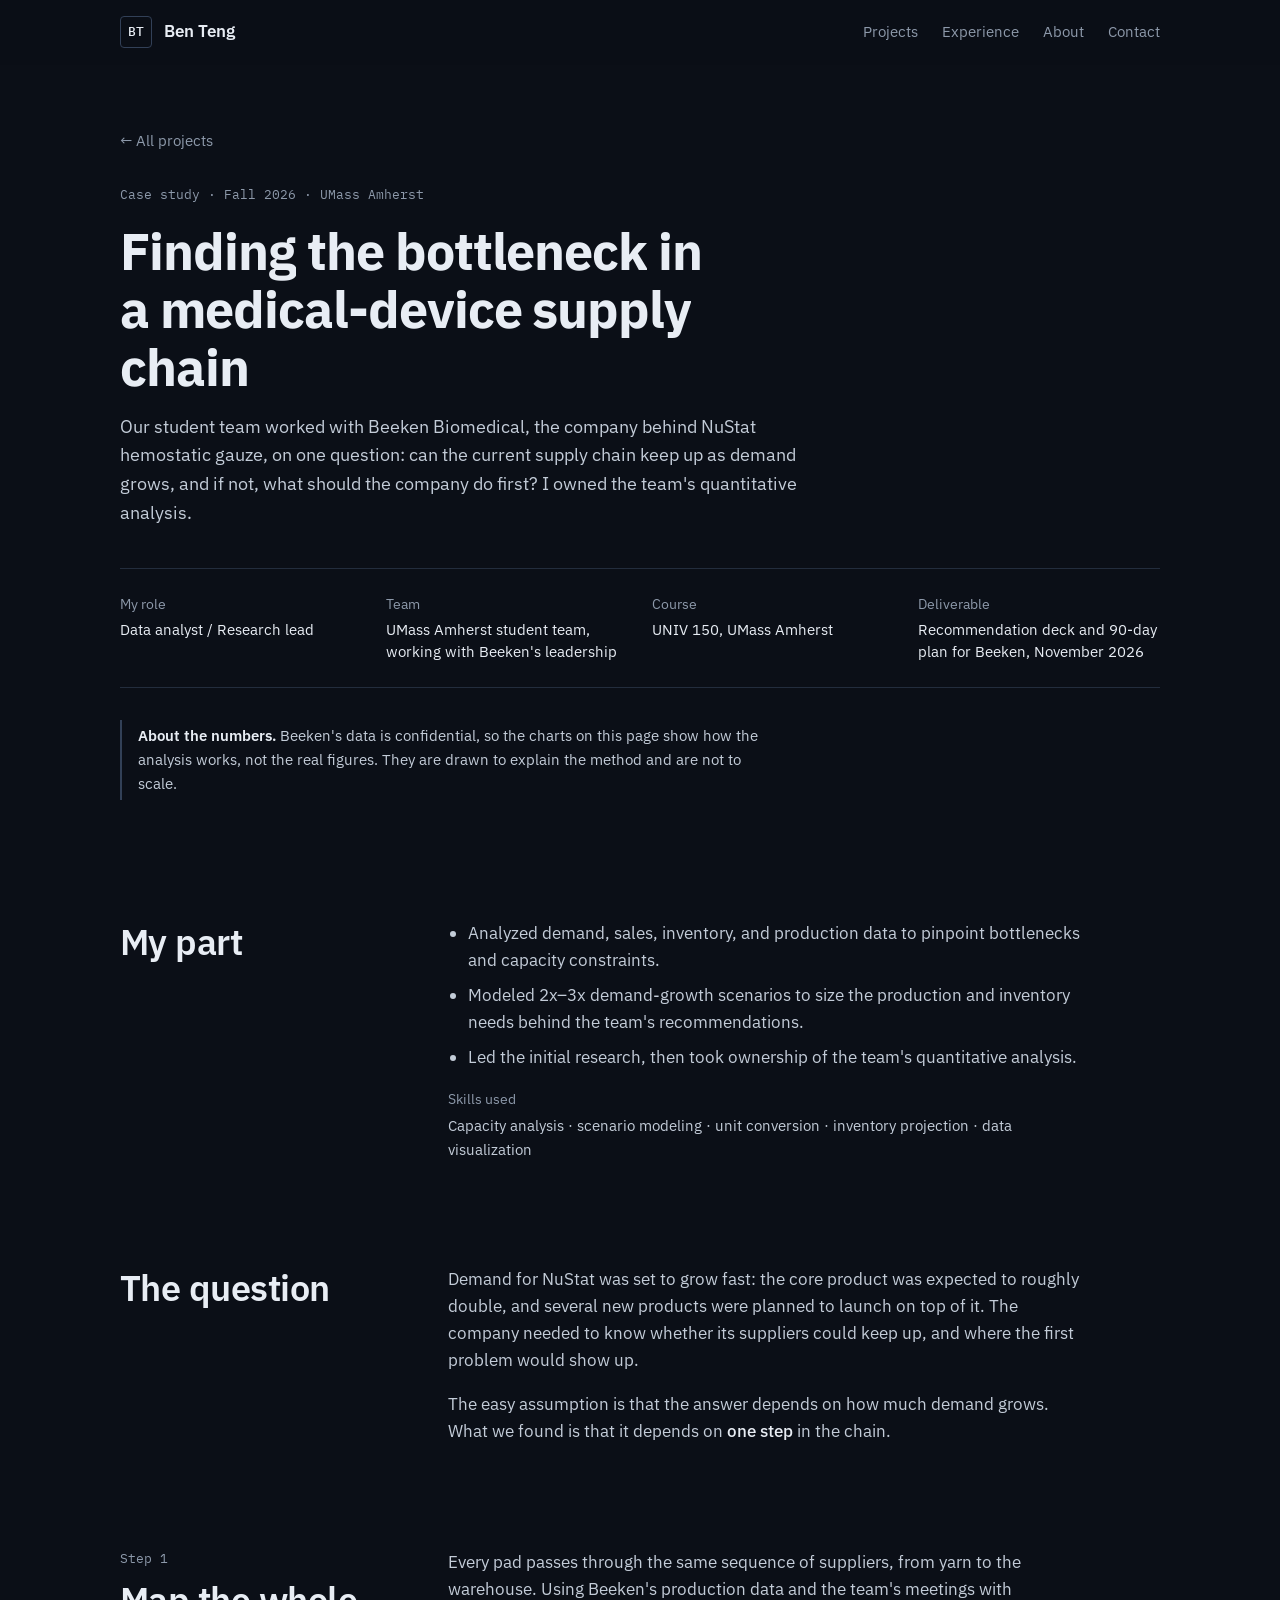
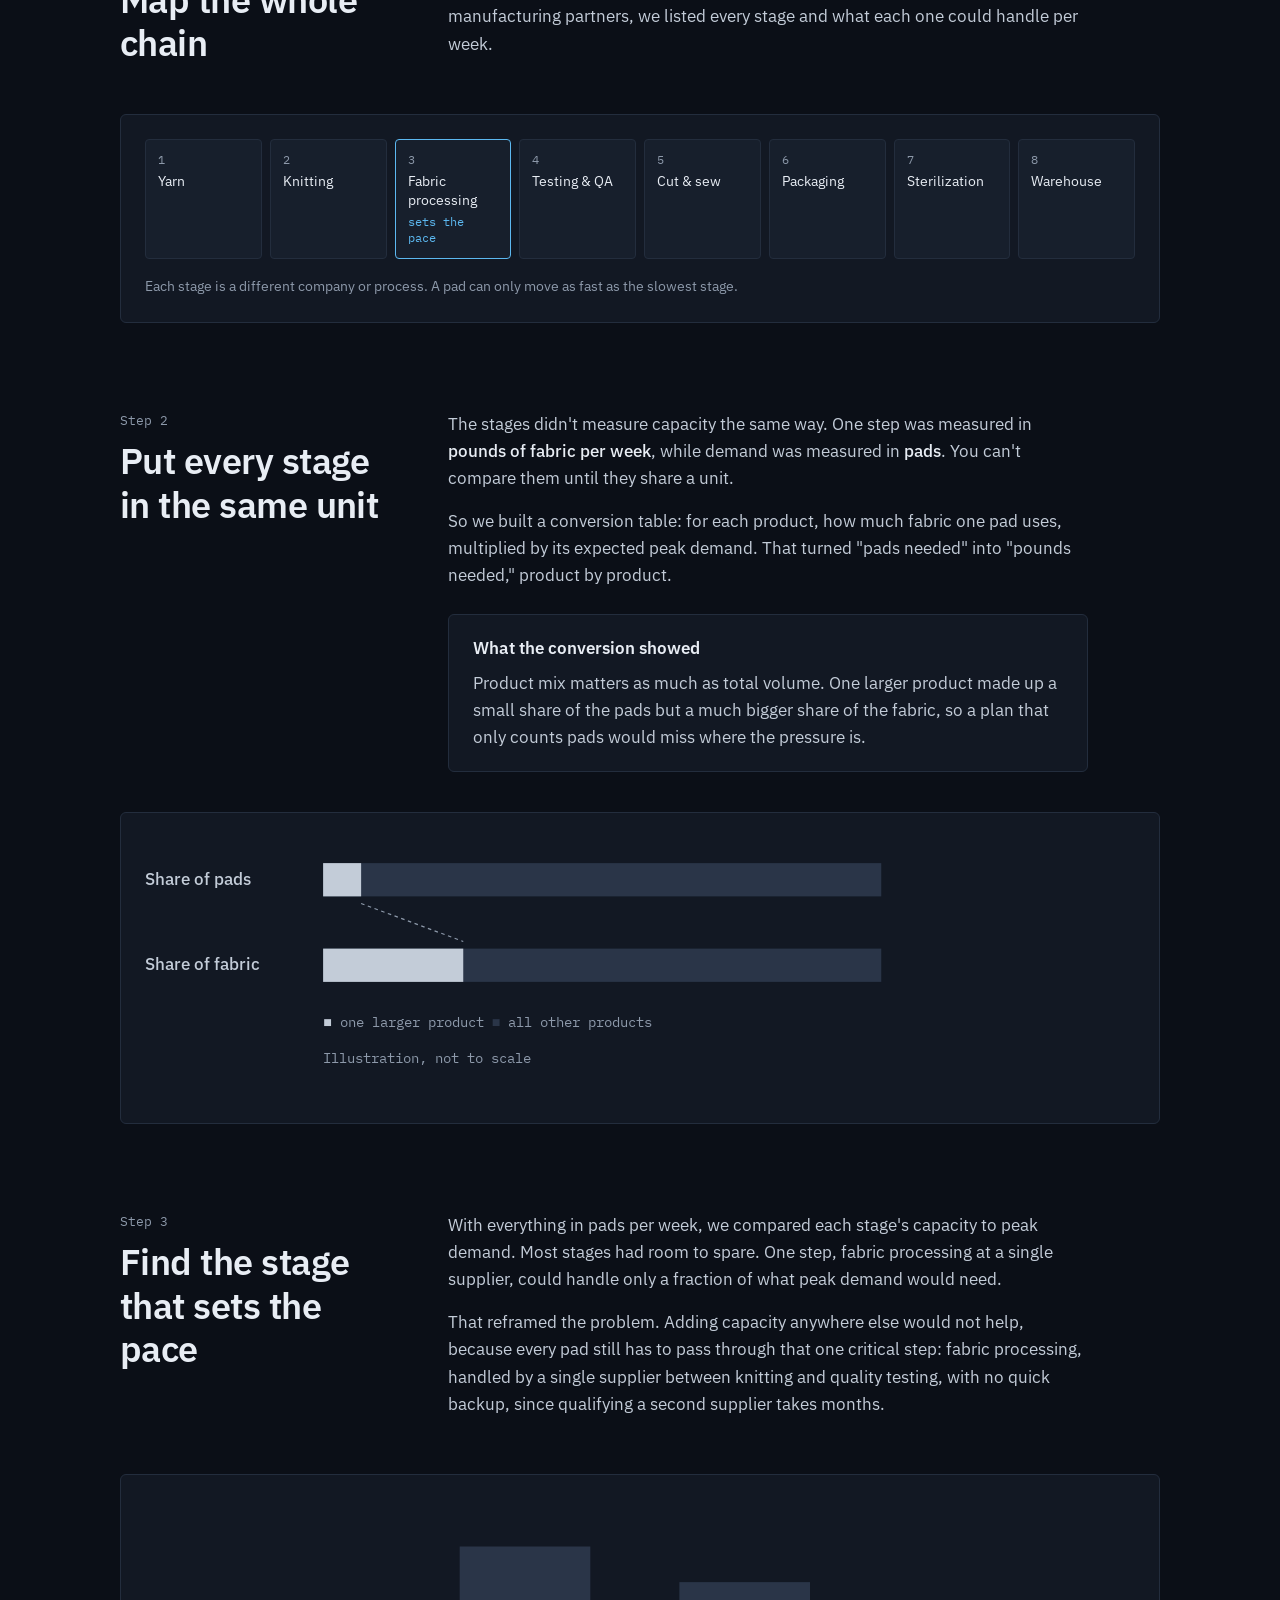
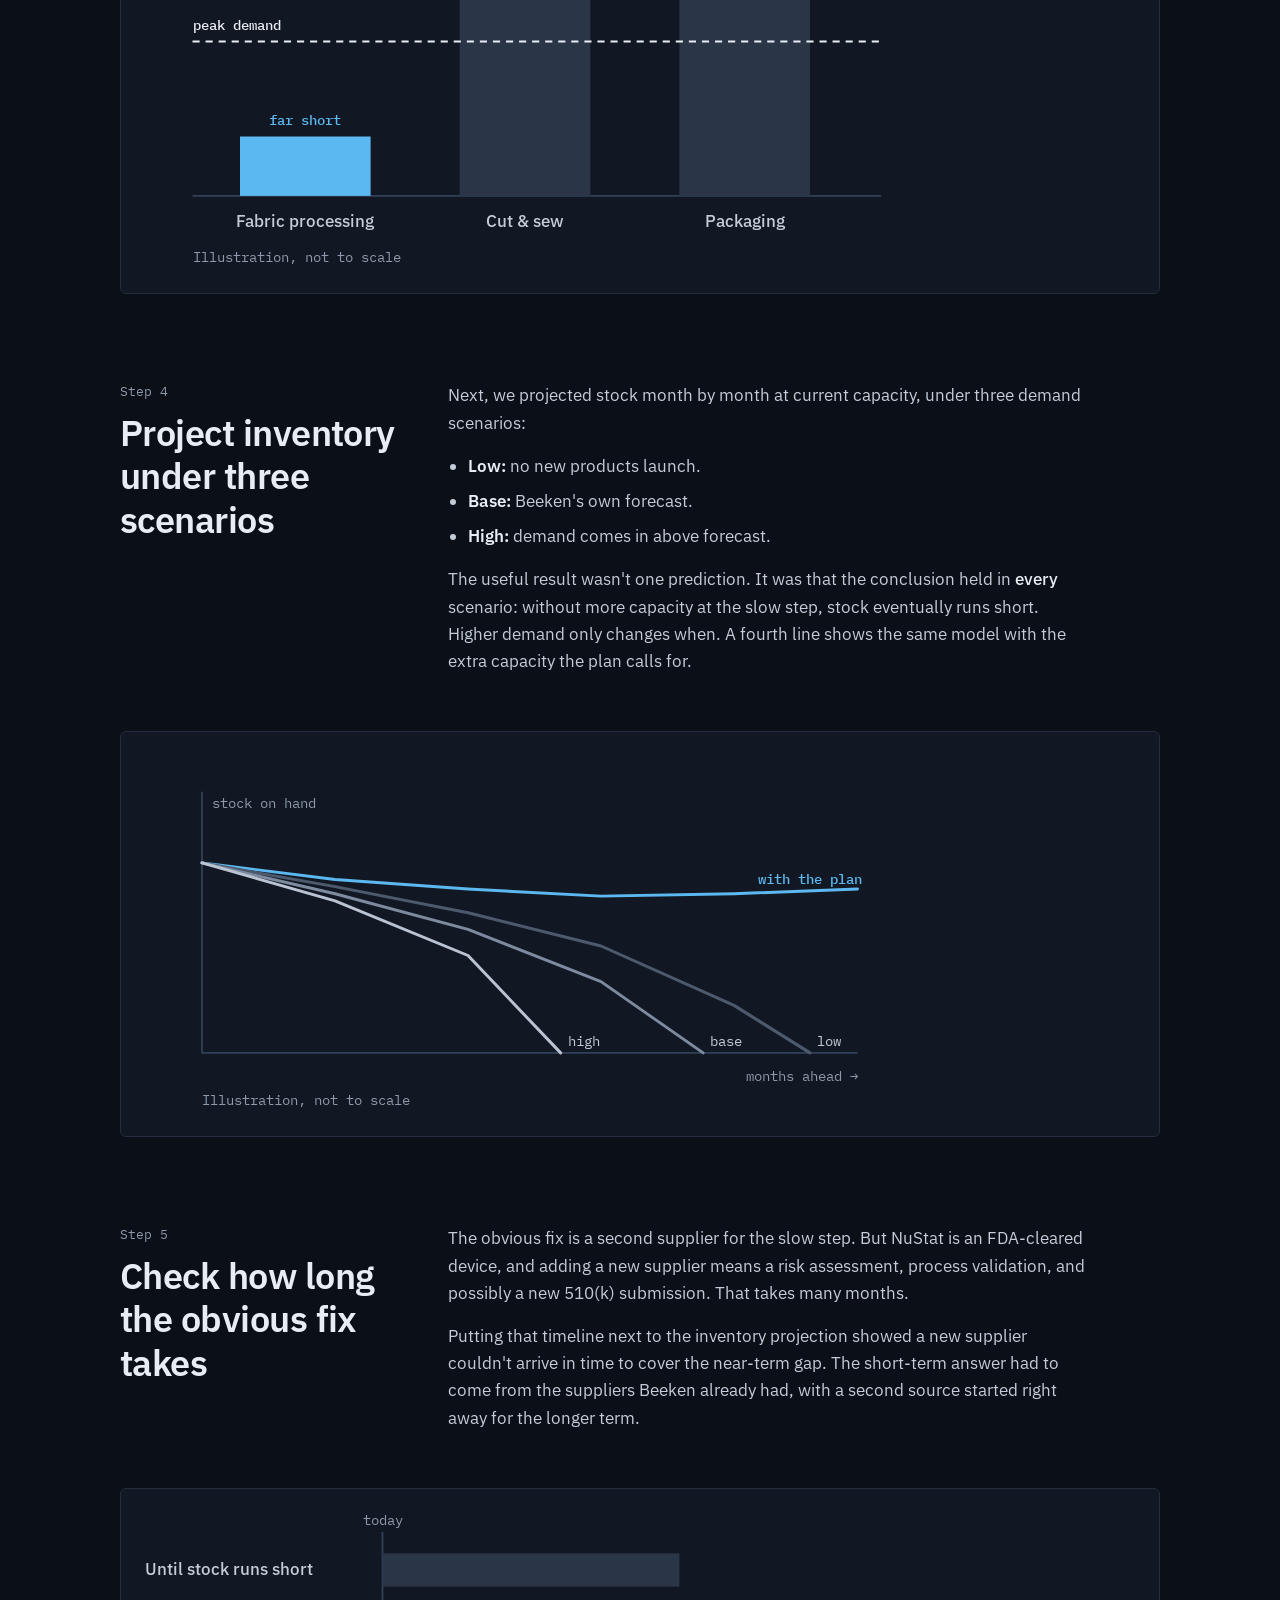
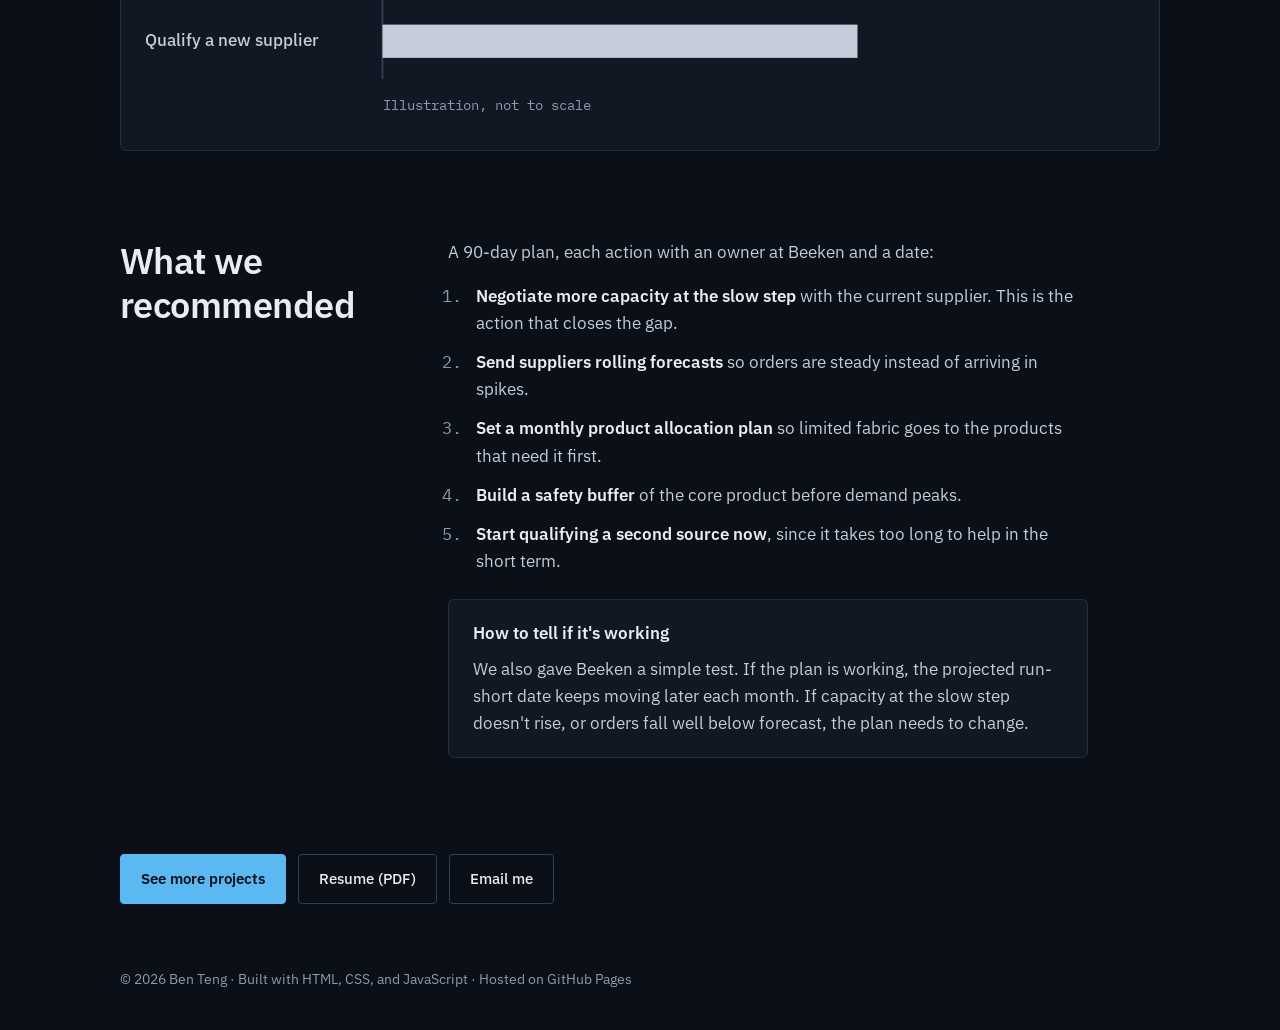
==== commit b7b24fe8: "Beeken case study: update role, explain critical step, move My part up - Rename role to "Data analys" ====
--- a/beeken.html
+++ b/beeken.html
@@ -20,7 +20,7 @@
   <link rel="preconnect" href="https://fonts.gstatic.com" crossorigin>
   <link rel="stylesheet" href="https://fonts.googleapis.com/css2?family=IBM+Plex+Mono:wght@400;500&family=IBM+Plex+Sans:wght@400;500;600;700&display=swap">
   <script>document.documentElement.classList.add('js');if('scrollRestoration' in history)history.scrollRestoration='manual';</script>
-  <link rel="stylesheet" href="styles.css?v=8">
+  <link rel="stylesheet" href="styles.css?v=9">
   <script src="script.js?v=8" defer></script>
 </head>
 <body class="case">
@@ -53,7 +53,7 @@
         </p>
 
         <dl class="case-facts reveal">
-          <div><dt>My role</dt><dd>Data analyst (moved over from research lead)</dd></div>
+          <div><dt>My role</dt><dd>Data analyst / Research lead</dd></div>
           <div><dt>Team</dt><dd>UMass Amherst student team, working with Beeken's leadership</dd></div>
           <div><dt>Course</dt><dd>UNIV 150, UMass Amherst</dd></div>
           <div><dt>Deliverable</dt><dd>Recommendation deck and 90-day plan for Beeken, November 2026</dd></div>
@@ -64,6 +64,23 @@
           how the analysis works, not the real figures. They are drawn to explain the method and are not to scale.
         </p>
       </header>
+
+      <!-- ========== MY PART ========== -->
+      <section class="case-section container" aria-labelledby="me-title">
+        <div class="case-grid">
+          <div class="section-head reveal" data-anim="none">
+            <h2 id="me-title" class="mask">My part</h2>
+          </div>
+          <div class="case-body">
+            <ul class="plain-list reveal">
+              <li>Analyzed demand, sales, inventory, and production data to pinpoint bottlenecks and capacity constraints.</li>
+              <li>Modeled 2x–3x demand-growth scenarios to size the production and inventory needs behind the team's recommendations.</li>
+              <li>Led the initial research, then took ownership of the team's quantitative analysis.</li>
+            </ul>
+            <p class="reveal skills-used"><span>Skills used</span> Capacity analysis · scenario modeling · unit conversion · inventory projection · data visualization</p>
+          </div>
+        </div>
+      </section>
 
       <!-- ========== THE QUESTION ========== -->
       <section class="case-section container" aria-labelledby="q-title">
@@ -168,7 +185,8 @@
             </p>
             <p class="reveal">
               That reframed the problem. Adding capacity anywhere else would not help, because every pad still has
-              to pass through that one step.
+              to pass through that one critical step: fabric processing, handled by a single supplier between knitting
+              and quality testing, with no quick backup, since qualifying a second supplier takes months.
             </p>
           </div>
         </div>
@@ -297,23 +315,6 @@
         </div>
       </section>
 
-      <!-- ========== MY PART ========== -->
-      <section class="case-section container" aria-labelledby="me-title">
-        <div class="case-grid">
-          <div class="section-head reveal" data-anim="none">
-            <h2 id="me-title" class="mask">My part</h2>
-          </div>
-          <div class="case-body">
-            <ul class="plain-list reveal">
-              <li>Analyzed demand, sales, inventory, and production data to pinpoint bottlenecks and capacity constraints.</li>
-              <li>Modeled 2x–3x demand-growth scenarios to size the production and inventory needs behind the team's recommendations.</li>
-              <li>Moved from research lead to data analyst during the project to own the team's quantitative analysis.</li>
-            </ul>
-            <p class="reveal skills-used"><span>Skills used</span> Capacity analysis · scenario modeling · unit conversion · inventory projection · data visualization</p>
-          </div>
-        </div>
-      </section>
-
       <nav class="case-end container reveal" aria-label="More">
         <a class="btn btn-primary" href="index.html#projects">See more projects</a>
         <a class="btn" href="resume/Ben_Teng_Resume.pdf" target="_blank" rel="noopener">Resume (PDF)</a>
--- a/styles.css
+++ b/styles.css
@@ -155,7 +155,7 @@
 strong { color: var(--text); font-weight: 600; }
 
 /* ----- Project cards ----- */
-.cards { display: grid; grid-template-columns: repeat(auto-fit, minmax(320px, 1fr)); gap: 24px; }
+.cards { display: grid; grid-template-columns: repeat(2, minmax(0, 1fr)); gap: 24px; }
 .card { border: 1px solid var(--border); border-radius: var(--radius); background: var(--surface); display: flex; flex-direction: column; }
 .card.settled { transition: transform .4s var(--ease), border-color .3s; }
 .card.settled:hover { border-color: var(--border-strong); }
@@ -174,7 +174,7 @@
 .flow { list-style: none; margin: 4px 0; padding: 0; display: grid; grid-template-columns: repeat(3, 1fr); gap: 8px; counter-reset: step; }
 .flow-4 { grid-template-columns: repeat(4, 1fr); }
 .flow li {
-  counter-increment: step; position: relative;
+  counter-increment: step; position: relative; min-width: 0; overflow-wrap: break-word;
   background: var(--surface-2); border: 1px solid var(--border); border-radius: 4px;
   padding: 8px 12px 12px; font-size: 14px; line-height: 1.4; color: var(--text);
 }
@@ -252,6 +252,7 @@
   .hero-art { max-width: 480px; }
   .about-grid { grid-template-columns: 1fr; gap: 16px; }
   .skill-row { grid-template-columns: 1fr; gap: 4px; }
+  .cards { grid-template-columns: 1fr; }
   .section { padding-top: 80px; }
 }
 @media (max-width: 600px) {
